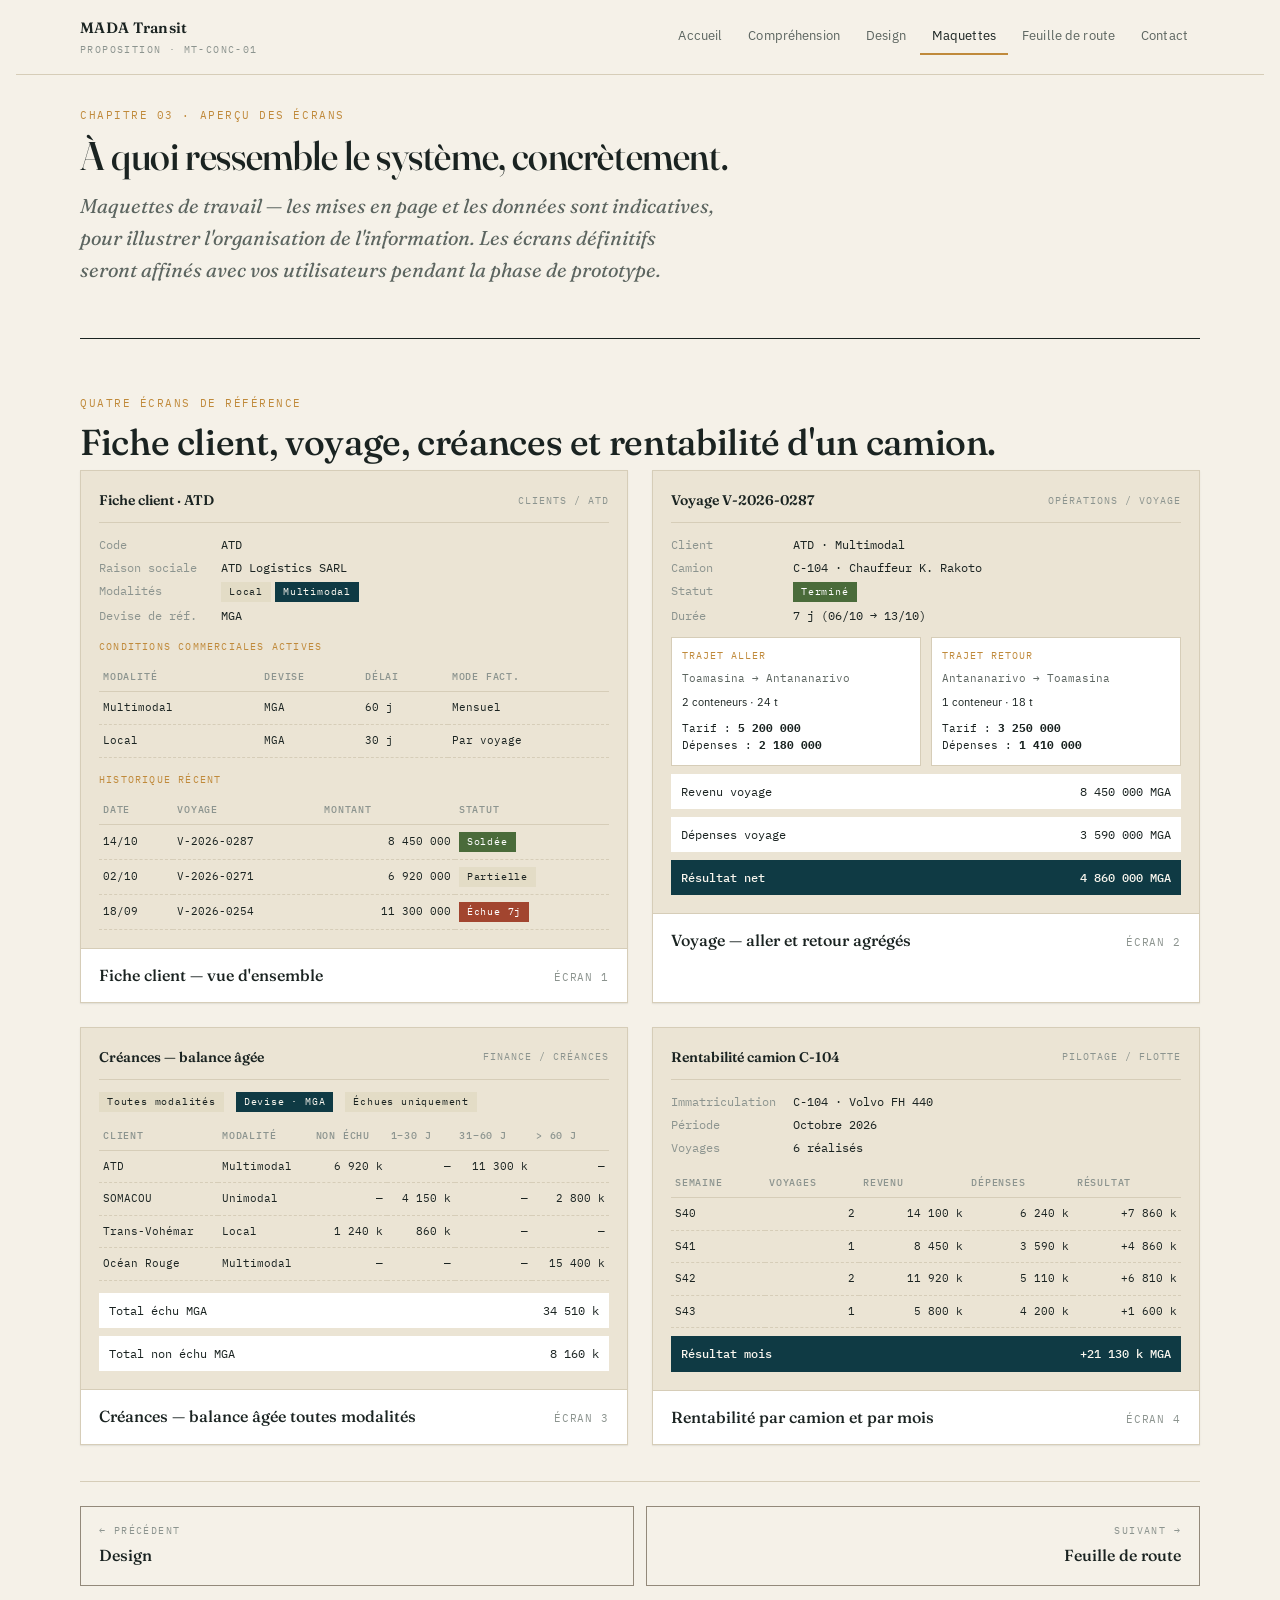
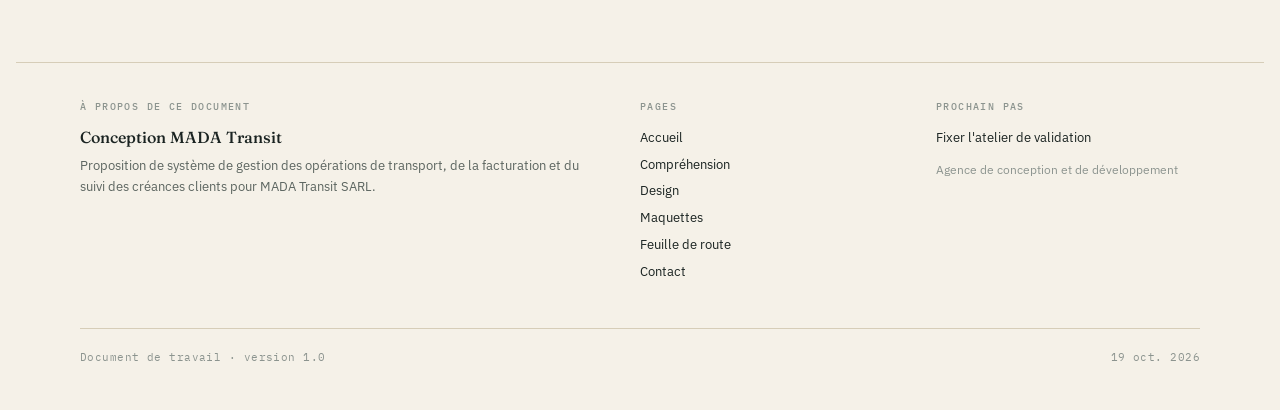
==== maquettes.html @ 75869146 "Site de présentation MADA Transit Six pages statiques (accueil, compréhension, design, maquettes, fe" ====
<!doctype html>
<html lang="fr">
<head>
<meta charset="utf-8">
<meta name="viewport" content="width=device-width,initial-scale=1,viewport-fit=cover">
<meta name="claude:viewport-fit-sides" content="cover">
<title>Maquettes · Conception MADA Transit</title>
<link rel="stylesheet" href="styles.css">
</head>
<body>

<header class="site-header">
  <div class="wrap">
    <a href="index.html" class="brand">
      MADA Transit
      <span class="ref">Proposition · MT-CONC-01</span>
    </a>
    <nav>
      <a href="index.html">Accueil</a>
      <a href="comprendre.html">Compréhension</a>
      <a href="design.html">Design</a>
      <a href="maquettes.html" aria-current="page">Maquettes</a>
      <a href="feuille-de-route.html">Feuille de route</a>
      <a href="contact.html">Contact</a>
    </nav>
  </div>
</header>

<div class="wrap">

  <section class="hero compact">
    <div>
      <p class="eyebrow">Chapitre 03 · Aperçu des écrans</p>
      <h1>À quoi ressemble le système, concrètement.</h1>
      <p class="dek">Maquettes de travail — les mises en page et les données sont indicatives, pour illustrer l'organisation de l'information. Les écrans définitifs seront affinés avec vos utilisateurs pendant la phase de prototype.</p>
    </div>
  </section>

  <section>
    <p class="eyebrow">Quatre écrans de référence</p>
    <h2>Fiche client, voyage, créances et rentabilité d'un camion.</h2>

    <div class="screens">

      <article class="screen">
        <div class="mockup">
          <div class="bar">
            <span class="title">Fiche client · ATD</span>
            <span class="nav">Clients / ATD</span>
          </div>
          <dl class="kv">
            <dt>Code</dt><dd>ATD</dd>
            <dt>Raison sociale</dt><dd>ATD Logistics SARL</dd>
            <dt>Modalités</dt><dd><span class="pill">Local</span><span class="pill pill-primary">Multimodal</span></dd>
            <dt>Devise de réf.</dt><dd>MGA</dd>
          </dl>
          <div class="section-head">Conditions commerciales actives</div>
          <table>
            <thead><tr><th>Modalité</th><th>Devise</th><th>Délai</th><th>Mode fact.</th></tr></thead>
            <tbody>
              <tr><td>Multimodal</td><td>MGA</td><td>60 j</td><td>Mensuel</td></tr>
              <tr><td>Local</td><td>MGA</td><td>30 j</td><td>Par voyage</td></tr>
            </tbody>
          </table>
          <div class="section-head">Historique récent</div>
          <table>
            <thead><tr><th>Date</th><th>Voyage</th><th class="num">Montant</th><th>Statut</th></tr></thead>
            <tbody>
              <tr><td>14/10</td><td>V-2026-0287</td><td class="num">8 450 000</td><td><span class="pill pill-ok">Soldée</span></td></tr>
              <tr><td>02/10</td><td>V-2026-0271</td><td class="num">6 920 000</td><td><span class="pill">Partielle</span></td></tr>
              <tr><td>18/09</td><td>V-2026-0254</td><td class="num">11 300 000</td><td><span class="pill pill-warn">Échue 7j</span></td></tr>
            </tbody>
          </table>
        </div>
        <div class="cap">
          <h4>Fiche client — vue d'ensemble</h4>
          <span>Écran 1</span>
        </div>
      </article>

      <article class="screen">
        <div class="mockup">
          <div class="bar">
            <span class="title">Voyage V-2026-0287</span>
            <span class="nav">Opérations / Voyage</span>
          </div>
          <dl class="kv">
            <dt>Client</dt><dd>ATD · Multimodal</dd>
            <dt>Camion</dt><dd>C-104 · Chauffeur K. Rakoto</dd>
            <dt>Statut</dt><dd><span class="pill pill-ok">Terminé</span></dd>
            <dt>Durée</dt><dd>7 j (06/10 → 13/10)</dd>
          </dl>
          <div class="trajet-pair" style="margin-top: 12px;">
            <div class="trajet">
              <div class="lbl">Trajet aller</div>
              <div style="font-family:'IBM Plex Mono',monospace;font-size:11px;color:var(--fg-muted);">Toamasina → Antananarivo</div>
              <div style="margin-top:6px;font-size:11px;">2 conteneurs · 24 t</div>
              <div style="margin-top:8px;font-family:'IBM Plex Mono',monospace;font-size:11px;">
                Tarif : <strong>5 200 000</strong><br>
                Dépenses : <strong>2 180 000</strong>
              </div>
            </div>
            <div class="trajet">
              <div class="lbl">Trajet retour</div>
              <div style="font-family:'IBM Plex Mono',monospace;font-size:11px;color:var(--fg-muted);">Antananarivo → Toamasina</div>
              <div style="margin-top:6px;font-size:11px;">1 conteneur · 18 t</div>
              <div style="margin-top:8px;font-family:'IBM Plex Mono',monospace;font-size:11px;">
                Tarif : <strong>3 250 000</strong><br>
                Dépenses : <strong>1 410 000</strong>
              </div>
            </div>
          </div>
          <div class="total-row"><span>Revenu voyage</span><span class="num">8 450 000 MGA</span></div>
          <div class="total-row"><span>Dépenses voyage</span><span class="num">3 590 000 MGA</span></div>
          <div class="total-row net"><span>Résultat net</span><span class="num">4 860 000 MGA</span></div>
        </div>
        <div class="cap">
          <h4>Voyage — aller et retour agrégés</h4>
          <span>Écran 2</span>
        </div>
      </article>

      <article class="screen">
        <div class="mockup">
          <div class="bar">
            <span class="title">Créances — balance âgée</span>
            <span class="nav">Finance / Créances</span>
          </div>
          <div style="display:flex;gap:8px;flex-wrap:wrap;margin-bottom:10px;">
            <span class="pill">Toutes modalités</span>
            <span class="pill pill-primary">Devise · MGA</span>
            <span class="pill">Échues uniquement</span>
          </div>
          <table>
            <thead><tr><th>Client</th><th>Modalité</th><th class="num">Non échu</th><th class="num">1–30 j</th><th class="num">31–60 j</th><th class="num">&gt; 60 j</th></tr></thead>
            <tbody>
              <tr><td>ATD</td><td>Multimodal</td><td class="num">6 920 k</td><td class="num">—</td><td class="num">11 300 k</td><td class="num">—</td></tr>
              <tr><td>SOMACOU</td><td>Unimodal</td><td class="num">—</td><td class="num">4 150 k</td><td class="num">—</td><td class="num">2 800 k</td></tr>
              <tr><td>Trans-Vohémar</td><td>Local</td><td class="num">1 240 k</td><td class="num">860 k</td><td class="num">—</td><td class="num">—</td></tr>
              <tr><td>Océan Rouge</td><td>Multimodal</td><td class="num">—</td><td class="num">—</td><td class="num">—</td><td class="num">15 400 k</td></tr>
            </tbody>
          </table>
          <div class="total-row" style="margin-top:12px;"><span>Total échu MGA</span><span class="num">34 510 k</span></div>
          <div class="total-row"><span>Total non échu MGA</span><span class="num">8 160 k</span></div>
        </div>
        <div class="cap">
          <h4>Créances — balance âgée toutes modalités</h4>
          <span>Écran 3</span>
        </div>
      </article>

      <article class="screen">
        <div class="mockup">
          <div class="bar">
            <span class="title">Rentabilité camion C-104</span>
            <span class="nav">Pilotage / Flotte</span>
          </div>
          <dl class="kv">
            <dt>Immatriculation</dt><dd>C-104 · Volvo FH 440</dd>
            <dt>Période</dt><dd>Octobre 2026</dd>
            <dt>Voyages</dt><dd>6 réalisés</dd>
          </dl>
          <table>
            <thead><tr><th>Semaine</th><th class="num">Voyages</th><th class="num">Revenu</th><th class="num">Dépenses</th><th class="num">Résultat</th></tr></thead>
            <tbody>
              <tr><td>S40</td><td class="num">2</td><td class="num">14 100 k</td><td class="num">6 240 k</td><td class="num">+7 860 k</td></tr>
              <tr><td>S41</td><td class="num">1</td><td class="num">8 450 k</td><td class="num">3 590 k</td><td class="num">+4 860 k</td></tr>
              <tr><td>S42</td><td class="num">2</td><td class="num">11 920 k</td><td class="num">5 110 k</td><td class="num">+6 810 k</td></tr>
              <tr><td>S43</td><td class="num">1</td><td class="num">5 800 k</td><td class="num">4 200 k</td><td class="num">+1 600 k</td></tr>
            </tbody>
          </table>
          <div class="total-row net"><span>Résultat mois</span><span class="num">+21 130 k MGA</span></div>
        </div>
        <div class="cap">
          <h4>Rentabilité par camion et par mois</h4>
          <span>Écran 4</span>
        </div>
      </article>

    </div>

    <div class="page-nav">
      <a href="design.html">
        <span class="label">← Précédent</span>
        <span class="title">Design</span>
      </a>
      <a href="feuille-de-route.html" class="next">
        <span class="label">Suivant →</span>
        <span class="title">Feuille de route</span>
      </a>
    </div>
  </section>

</div>

<footer class="site-footer">
  <div class="wrap">
    <div>
      <h6>À propos de ce document</h6>
      <div class="colophon">Conception MADA Transit</div>
      <p>Proposition de système de gestion des opérations de transport, de la facturation et du suivi des créances clients pour MADA Transit SARL.</p>
    </div>
    <div>
      <h6>Pages</h6>
      <a href="index.html">Accueil</a>
      <a href="comprendre.html">Compréhension</a>
      <a href="design.html">Design</a>
      <a href="maquettes.html">Maquettes</a>
      <a href="feuille-de-route.html">Feuille de route</a>
      <a href="contact.html">Contact</a>
    </div>
    <div>
      <h6>Prochain pas</h6>
      <a href="contact.html">Fixer l'atelier de validation</a>
      <p style="margin-top:8px;color:var(--fg-dim);font-size:12px;">Agence de conception et de développement</p>
    </div>
    <div class="legal">
      <span>Document de travail · version 1.0</span>
      <span>19 oct. 2026</span>
    </div>
  </div>
</footer>

</body>
</html>
---- styles.css ----
/* MADA Transit · Design system partagé entre toutes les pages du site */
@import url('https://fonts.googleapis.com/css2?family=Fraunces:opsz,wght@9..144,400;9..144,500;9..144,600;9..144,700&family=IBM+Plex+Sans:wght@400;500;600;700&family=IBM+Plex+Mono:wght@400;500&display=swap');

:root {
  --bg: #f5f1e8;
  --bg-raised: #ffffff;
  --bg-sunken: #ebe4d4;
  --fg: #1a2321;
  --fg-muted: #5c6560;
  --fg-dim: #8c948f;
  --rule: #d6cdb8;
  --rule-strong: #93897a;
  --primary: #0f3a44;
  --primary-ink: #faf7ef;
  --accent: #c08a3b;
  --accent-ink: #1a2321;
  --warn: #a2452f;
  --ok: #4a6b3a;
  --tag-bg: #e3dcc6;
  --card-shadow: 0 1px 0 rgba(26,35,33,0.04), 0 1px 2px rgba(26,35,33,0.06);
  color-scheme: light;
}
@media (prefers-color-scheme: dark) {
  :root:not([data-theme="light"]) {
    --bg: #141816;
    --bg-raised: #1d2321;
    --bg-sunken: #0f1312;
    --fg: #ede8d9;
    --fg-muted: #a8ad9e;
    --fg-dim: #747a6e;
    --rule: #2a302d;
    --rule-strong: #4a5048;
    --primary: #74b4c2;
    --primary-ink: #0a1416;
    --accent: #d9a965;
    --accent-ink: #1a1510;
    --warn: #d47554;
    --ok: #a3c48d;
    --tag-bg: #26302d;
    --card-shadow: 0 1px 0 rgba(0,0,0,0.4), 0 1px 3px rgba(0,0,0,0.5);
    color-scheme: dark;
  }
}
:root[data-theme="dark"] {
  --bg: #141816;
  --bg-raised: #1d2321;
  --bg-sunken: #0f1312;
  --fg: #ede8d9;
  --fg-muted: #a8ad9e;
  --fg-dim: #747a6e;
  --rule: #2a302d;
  --rule-strong: #4a5048;
  --primary: #74b4c2;
  --primary-ink: #0a1416;
  --accent: #d9a965;
  --accent-ink: #1a1510;
  --warn: #d47554;
  --ok: #a3c48d;
  --tag-bg: #26302d;
  --card-shadow: 0 1px 0 rgba(0,0,0,0.4), 0 1px 3px rgba(0,0,0,0.5);
  color-scheme: dark;
}

* { box-sizing: border-box; }
body {
  background: var(--bg);
  color: var(--fg);
  font-family: 'IBM Plex Sans', system-ui, -apple-system, sans-serif;
  font-size: 15px;
  line-height: 1.6;
  padding-left: max(16px, env(safe-area-inset-left, 0px));
  padding-right: max(16px, env(safe-area-inset-right, 0px));
  padding-block: 0;
  margin: 0;
}
.wrap { max-width: 1120px; margin: 0 auto; }

/* ─── Site header (nav) ────────────────────────────────────────────── */
.site-header {
  border-bottom: 1px solid var(--rule);
  position: sticky;
  top: env(safe-area-inset-top, 0px);
  background: var(--bg);
  z-index: 10;
}
.site-header .wrap {
  display: flex;
  align-items: center;
  justify-content: space-between;
  padding-block: 16px;
  gap: 20px;
}
.site-header .brand {
  font-family: 'Fraunces', Georgia, serif;
  font-weight: 600;
  font-size: 15px;
  letter-spacing: 0.02em;
  text-decoration: none;
  color: var(--fg);
  white-space: nowrap;
}
.site-header .brand .ref {
  display: block;
  font-family: 'IBM Plex Mono', monospace;
  font-size: 10px;
  letter-spacing: 0.14em;
  color: var(--fg-dim);
  text-transform: uppercase;
  margin-top: 2px;
  font-weight: 400;
}
.site-header nav {
  display: flex;
  gap: 2px;
  flex-wrap: wrap;
}
.site-header nav a {
  font-family: 'IBM Plex Sans', sans-serif;
  font-size: 13px;
  letter-spacing: 0.01em;
  color: var(--fg-muted);
  text-decoration: none;
  padding: 6px 12px;
  border-bottom: 2px solid transparent;
  margin-bottom: -1px;
  white-space: nowrap;
}
.site-header nav a:hover { color: var(--fg); }
.site-header nav a[aria-current="page"] {
  color: var(--fg);
  border-bottom-color: var(--accent);
}
@media (max-width: 760px) {
  .site-header .wrap { flex-direction: column; align-items: flex-start; gap: 10px; }
  .site-header nav { width: 100%; overflow-x: auto; padding-bottom: 2px; }
  .site-header nav a { padding: 6px 10px; font-size: 12px; }
}

/* ─── Hero ─────────────────────────────────────────────────────────── */
.hero {
  padding-block: 48px 36px;
  border-bottom: 2px solid var(--fg);
  display: grid;
  grid-template-columns: 1fr auto;
  gap: 24px;
  align-items: end;
}
@media (max-width: 760px) {
  .hero { grid-template-columns: 1fr; padding-block: 32px 24px; }
}
.hero .eyebrow {
  font-family: 'IBM Plex Mono', monospace;
  font-size: 11px;
  letter-spacing: 0.14em;
  text-transform: uppercase;
  color: var(--accent);
  margin: 0 0 10px;
}
.hero h1 {
  font-family: 'Fraunces', Georgia, serif;
  font-weight: 500;
  font-variation-settings: 'opsz' 144;
  font-size: clamp(30px, 5vw, 54px);
  line-height: 1.04;
  margin: 0;
  letter-spacing: -0.01em;
  text-wrap: balance;
  max-width: 18ch;
}
.hero .dek {
  font-family: 'Fraunces', Georgia, serif;
  font-style: italic;
  font-weight: 400;
  font-size: clamp(16px, 2vw, 20px);
  color: var(--fg-muted);
  margin-top: 14px;
  max-width: 60ch;
  text-wrap: balance;
}
.hero .meta {
  font-family: 'IBM Plex Mono', monospace;
  font-size: 11px;
  color: var(--fg-dim);
  text-align: right;
  line-height: 1.7;
  letter-spacing: 0.04em;
}
.hero .meta div { white-space: nowrap; }
@media (max-width: 760px) { .hero .meta { text-align: left; } }

/* Hero compact (sub-pages) */
.hero.compact { padding-block: 32px 24px; border-bottom-width: 1px; }
.hero.compact h1 { font-size: clamp(24px, 3.8vw, 40px); max-width: none; }

/* ─── Sections ─────────────────────────────────────────────────────── */
section { padding-block: 56px; border-bottom: 1px solid var(--rule); }
section:last-of-type { border-bottom: none; }
.eyebrow {
  font-family: 'IBM Plex Mono', monospace;
  font-size: 11px;
  letter-spacing: 0.14em;
  text-transform: uppercase;
  color: var(--accent);
  margin: 0 0 10px;
}
h2 {
  font-family: 'Fraunces', Georgia, serif;
  font-weight: 500;
  font-size: clamp(24px, 3.4vw, 36px);
  line-height: 1.1;
  margin: 0 0 8px;
  letter-spacing: -0.01em;
  text-wrap: balance;
}
.dek {
  font-family: 'Fraunces', Georgia, serif;
  font-style: italic;
  font-size: clamp(16px, 1.9vw, 19px);
  color: var(--fg-muted);
  margin: 0 0 28px;
  max-width: 60ch;
  text-wrap: balance;
}
p { margin: 0 0 14px; max-width: 65ch; }
p strong { color: var(--fg); }
a { color: var(--primary); }
@media (prefers-color-scheme: dark) {
  :root:not([data-theme="light"]) a { color: var(--primary); }
}

/* ─── Button / CTA ─────────────────────────────────────────────────── */
.cta-row { display: flex; flex-wrap: wrap; gap: 12px; margin-top: 24px; }
.btn {
  font-family: 'IBM Plex Sans', sans-serif;
  font-size: 14px;
  font-weight: 500;
  padding: 11px 20px;
  text-decoration: none;
  display: inline-flex;
  align-items: center;
  gap: 8px;
  border: 1px solid transparent;
}
.btn-primary { background: var(--primary); color: var(--primary-ink); }
.btn-primary:hover { background: var(--accent); color: var(--accent-ink); }
.btn-secondary { background: transparent; color: var(--fg); border-color: var(--rule-strong); }
.btn-secondary:hover { border-color: var(--fg); }
.btn .arrow {
  font-family: 'IBM Plex Mono', monospace;
  font-size: 12px;
  letter-spacing: 0;
}

/* ─── Columns ──────────────────────────────────────────────────────── */
.columns-3 {
  display: grid;
  grid-template-columns: repeat(3, minmax(0,1fr));
  gap: 28px;
}
@media (max-width: 760px) { .columns-3 { grid-template-columns: 1fr; gap: 20px; } }
.columns-3 article h3 {
  font-family: 'Fraunces', Georgia, serif;
  font-weight: 500;
  font-size: 20px;
  margin: 0 0 8px;
  letter-spacing: -0.005em;
}
.columns-3 article .marker {
  font-family: 'IBM Plex Mono', monospace;
  font-size: 11px;
  letter-spacing: 0.14em;
  color: var(--accent);
  display: block;
  margin-bottom: 6px;
}
.columns-3 article p { font-size: 14px; color: var(--fg-muted); margin: 0; }

/* ─── Pitfalls ─────────────────────────────────────────────────────── */
.pitfalls { display: grid; grid-template-columns: 1fr; gap: 1px; background: var(--rule); border: 1px solid var(--rule); }
.pitfall {
  background: var(--bg-raised);
  padding: 22px 24px;
  display: grid;
  grid-template-columns: 1.1fr 1fr;
  gap: 24px;
  min-width: 0;
}
@media (max-width: 760px) { .pitfall { grid-template-columns: 1fr; gap: 12px; padding: 18px; } }
.pitfall .risk, .pitfall .fix { min-width: 0; }
.pitfall .fix { border-left: 2px solid var(--accent); padding-left: 20px; }
@media (max-width: 760px) { .pitfall .fix { border-left: none; border-top: 2px solid var(--accent); padding-left: 0; padding-top: 12px; } }
.pitfall .label {
  font-family: 'IBM Plex Mono', monospace;
  font-size: 10px;
  letter-spacing: 0.14em;
  text-transform: uppercase;
  display: block;
  margin-bottom: 6px;
}
.pitfall .risk .label { color: var(--warn); }
.pitfall .fix .label { color: var(--ok); }
.pitfall p { font-size: 14px; margin: 0; color: var(--fg); max-width: none; }

/* ─── Architecture ─────────────────────────────────────────────────── */
.arch {
  background: var(--bg-raised);
  border: 1px solid var(--rule);
  padding: 32px 24px;
  box-shadow: var(--card-shadow);
}
.arch-grid {
  display: grid;
  grid-template-columns: repeat(3, minmax(0,1fr));
  gap: 20px;
  margin-top: 20px;
}
@media (max-width: 820px) { .arch-grid { grid-template-columns: 1fr; } }
.domain {
  border: 1px solid var(--rule-strong);
  padding: 20px;
  position: relative;
  background: var(--bg);
  min-width: 0;
}
.domain .tag {
  position: absolute;
  top: -11px;
  left: 16px;
  background: var(--primary);
  color: var(--primary-ink);
  font-family: 'IBM Plex Mono', monospace;
  font-size: 10px;
  letter-spacing: 0.14em;
  padding: 3px 10px;
  text-transform: uppercase;
}
.domain h4 {
  font-family: 'Fraunces', Georgia, serif;
  font-weight: 500;
  font-size: 18px;
  margin: 6px 0 10px;
  letter-spacing: -0.005em;
}
.domain .q {
  font-family: 'Fraunces', Georgia, serif;
  font-style: italic;
  font-size: 14px;
  color: var(--fg-muted);
  margin: 0 0 14px;
}
.domain ul {
  list-style: none;
  padding: 0;
  margin: 0;
  font-family: 'IBM Plex Mono', monospace;
  font-size: 12px;
  line-height: 1.9;
}
.domain ul li em { font-style: normal; color: var(--fg-dim); font-size: 11px; }
.arrows {
  display: flex;
  justify-content: center;
  gap: 36px;
  margin: 18px 0 4px;
  color: var(--accent);
  font-family: 'IBM Plex Mono', monospace;
  font-size: 11px;
  letter-spacing: 0.1em;
  text-transform: uppercase;
  flex-wrap: wrap;
}
.arrows span { padding: 0 6px; }
@media (max-width: 820px) { .arrows { display: none; } }

/* ─── Flow steps ───────────────────────────────────────────────────── */
.flow { display: grid; grid-template-columns: 1fr; gap: 0; margin-top: 10px; }
.step {
  display: grid;
  grid-template-columns: 72px 1fr;
  gap: 24px;
  padding: 20px 0;
  border-top: 1px solid var(--rule);
  align-items: start;
}
@media (max-width: 560px) { .step { grid-template-columns: 56px 1fr; gap: 16px; } }
.step:first-child { border-top: none; }
.step .num {
  font-family: 'Fraunces', Georgia, serif;
  font-weight: 500;
  font-size: 36px;
  line-height: 1;
  color: var(--accent);
  font-variation-settings: 'opsz' 144;
}
.step h3 {
  font-family: 'Fraunces', Georgia, serif;
  font-weight: 500;
  font-size: 20px;
  margin: 0 0 4px;
  letter-spacing: -0.005em;
}
.step p { font-size: 14px; color: var(--fg-muted); margin: 0; max-width: none; }

/* ─── Mockup / screens ─────────────────────────────────────────────── */
.screens {
  display: grid;
  grid-template-columns: repeat(2, minmax(0,1fr));
  gap: 24px;
}
@media (max-width: 820px) { .screens { grid-template-columns: 1fr; } }
.screen {
  background: var(--bg-raised);
  border: 1px solid var(--rule);
  overflow: hidden;
  display: flex;
  flex-direction: column;
  box-shadow: var(--card-shadow);
  min-width: 0;
}
.screen .cap {
  padding: 14px 18px;
  border-top: 1px solid var(--rule);
  display: flex;
  justify-content: space-between;
  align-items: baseline;
  gap: 12px;
  flex-wrap: wrap;
}
.screen .cap h4 {
  font-family: 'Fraunces', Georgia, serif;
  font-weight: 500;
  font-size: 16px;
  margin: 0;
}
.screen .cap span {
  font-family: 'IBM Plex Mono', monospace;
  font-size: 11px;
  color: var(--fg-dim);
  letter-spacing: 0.08em;
  text-transform: uppercase;
}
.mockup {
  background: var(--bg-sunken);
  padding: 18px;
  font-size: 12px;
}
.mockup .bar {
  display: flex;
  justify-content: space-between;
  align-items: center;
  padding-bottom: 10px;
  margin-bottom: 12px;
  border-bottom: 1px solid var(--rule);
  gap: 12px;
  flex-wrap: wrap;
}
.mockup .bar .title { font-family: 'Fraunces', Georgia, serif; font-weight: 600; font-size: 14px; }
.mockup .bar .nav { font-family: 'IBM Plex Mono', monospace; font-size: 10px; letter-spacing: 0.1em; color: var(--fg-dim); text-transform: uppercase; }
.mockup .kv { display: grid; grid-template-columns: 110px 1fr; gap: 4px 12px; font-size: 12px; font-family: 'IBM Plex Mono', monospace; }
.mockup .kv dt { color: var(--fg-dim); }
.mockup .kv dd { margin: 0; color: var(--fg); }
.mockup .pill {
  display: inline-block;
  padding: 2px 8px;
  background: var(--tag-bg);
  font-family: 'IBM Plex Mono', monospace;
  font-size: 10px;
  letter-spacing: 0.08em;
  color: var(--fg);
  margin-right: 4px;
}
.mockup .pill-primary { background: var(--primary); color: var(--primary-ink); }
.mockup .pill-warn { background: var(--warn); color: #fff; }
.mockup .pill-ok { background: var(--ok); color: #fff; }
.mockup table { width: 100%; border-collapse: collapse; font-family: 'IBM Plex Mono', monospace; font-size: 11px; margin-top: 8px; }
.mockup th { text-align: left; font-weight: 500; color: var(--fg-dim); border-bottom: 1px solid var(--rule); padding: 6px 4px; font-size: 10px; letter-spacing: 0.08em; text-transform: uppercase; }
.mockup td { border-bottom: 1px dashed var(--rule); padding: 7px 4px; font-variant-numeric: tabular-nums; color: var(--fg); }
.mockup td.num { text-align: right; }
.mockup .section-head { font-family: 'IBM Plex Mono', monospace; font-size: 10px; letter-spacing: 0.12em; text-transform: uppercase; color: var(--accent); margin: 14px 0 6px; }
.mockup .trajet-pair { display: grid; grid-template-columns: 1fr 1fr; gap: 10px; }
@media (max-width: 500px) { .mockup .trajet-pair { grid-template-columns: 1fr; } }
.mockup .trajet { background: var(--bg-raised); padding: 10px; border: 1px solid var(--rule); min-width: 0; }
.mockup .trajet .lbl { font-family: 'IBM Plex Mono', monospace; font-size: 10px; letter-spacing: 0.1em; text-transform: uppercase; color: var(--accent); margin-bottom: 6px; }
.mockup .total-row { display: flex; justify-content: space-between; padding: 8px 10px; background: var(--bg-raised); margin-top: 8px; font-family: 'IBM Plex Mono', monospace; font-size: 12px; gap: 10px; }
.mockup .total-row.net { background: var(--primary); color: var(--primary-ink); font-weight: 500; }
.mockup .total-row span.num { font-variant-numeric: tabular-nums; }

/* ─── Rules ────────────────────────────────────────────────────────── */
.rules-grid {
  display: grid;
  grid-template-columns: repeat(2, minmax(0,1fr));
  gap: 0;
  border-top: 1px solid var(--rule);
  border-left: 1px solid var(--rule);
}
@media (max-width: 720px) { .rules-grid { grid-template-columns: 1fr; } }
.rule {
  padding: 16px 18px;
  border-right: 1px solid var(--rule);
  border-bottom: 1px solid var(--rule);
  min-width: 0;
}
.rule .code { font-family: 'IBM Plex Mono', monospace; font-size: 11px; color: var(--accent); letter-spacing: 0.08em; }
.rule p { font-size: 14px; margin: 4px 0 0; color: var(--fg); max-width: none; }

/* ─── Reports ──────────────────────────────────────────────────────── */
.reports {
  display: grid;
  grid-template-columns: repeat(auto-fill, minmax(240px, 1fr));
  gap: 1px;
  background: var(--rule);
  border: 1px solid var(--rule);
}
.report {
  background: var(--bg-raised);
  padding: 18px 20px;
  min-width: 0;
}
.report .code {
  font-family: 'IBM Plex Mono', monospace;
  font-size: 10px;
  letter-spacing: 0.12em;
  color: var(--accent);
  text-transform: uppercase;
}
.report h5 {
  font-family: 'Fraunces', Georgia, serif;
  font-weight: 500;
  font-size: 16px;
  margin: 4px 0 6px;
}
.report p { font-size: 13px; color: var(--fg-muted); margin: 0; max-width: none; }

/* ─── Primary band (dark CTA panel) ────────────────────────────────── */
.band-primary {
  background: var(--primary);
  color: var(--primary-ink);
  padding: 48px 28px;
}
.band-primary h2, .band-primary h3 { color: var(--primary-ink); }
.band-primary .eyebrow { color: var(--accent); }
.band-primary .dek { color: var(--primary-ink); opacity: 0.78; }
.band-primary p { color: var(--primary-ink); opacity: 0.9; }
.band-primary .btn-primary { background: var(--accent); color: var(--accent-ink); }
.band-primary .btn-primary:hover { background: var(--primary-ink); color: var(--primary); }
.band-primary .btn-secondary { color: var(--primary-ink); border-color: rgba(250,247,239,0.3); }
.band-primary .btn-secondary:hover { border-color: var(--primary-ink); }

/* ─── Numbered list (next steps) ───────────────────────────────────── */
.numbered {
  list-style: none;
  counter-reset: n;
  padding: 0;
  margin: 24px 0 0;
  display: grid;
  gap: 14px;
}
.numbered li {
  counter-increment: n;
  display: grid;
  grid-template-columns: 40px 1fr;
  gap: 16px;
  padding: 14px 0;
  border-top: 1px solid var(--rule);
}
.numbered li:first-child { border-top: 1px solid var(--rule-strong); }
.numbered li::before {
  content: counter(n, decimal-leading-zero);
  font-family: 'Fraunces', Georgia, serif;
  font-variation-settings: 'opsz' 144;
  font-size: 22px;
  color: var(--accent);
}
.numbered li strong { display: block; font-size: 15px; margin-bottom: 2px; }
.numbered li span { font-size: 13px; color: var(--fg-muted); }
.band-primary .numbered li { border-color: rgba(250,247,239,0.18); }
.band-primary .numbered li:first-child { border-color: rgba(250,247,239,0.35); }
.band-primary .numbered li span { color: var(--primary-ink); opacity: 0.75; }

/* ─── Site footer ──────────────────────────────────────────────────── */
.site-footer {
  border-top: 1px solid var(--rule);
  padding-block: 36px 44px;
  margin-top: 20px;
}
.site-footer .wrap {
  display: grid;
  grid-template-columns: 2fr 1fr 1fr;
  gap: 32px;
  align-items: start;
}
@media (max-width: 720px) {
  .site-footer .wrap { grid-template-columns: 1fr; gap: 20px; }
}
.site-footer h6 {
  font-family: 'IBM Plex Mono', monospace;
  font-size: 10px;
  letter-spacing: 0.14em;
  text-transform: uppercase;
  color: var(--fg-dim);
  margin: 0 0 10px;
  font-weight: 500;
}
.site-footer .colophon {
  font-family: 'Fraunces', Georgia, serif;
  font-weight: 500;
  font-size: 16px;
  margin: 0 0 6px;
}
.site-footer p { font-size: 13px; color: var(--fg-muted); margin: 0; }
.site-footer a {
  display: block;
  font-size: 13px;
  color: var(--fg);
  text-decoration: none;
  padding: 3px 0;
}
.site-footer a:hover { color: var(--accent); }
.site-footer .legal {
  font-family: 'IBM Plex Mono', monospace;
  font-size: 11px;
  color: var(--fg-dim);
  letter-spacing: 0.04em;
  grid-column: 1 / -1;
  padding-top: 20px;
  border-top: 1px solid var(--rule);
  margin-top: 10px;
  display: flex;
  justify-content: space-between;
  flex-wrap: wrap;
  gap: 10px;
}

/* ─── Page-end navigation (prev / next) ────────────────────────────── */
.page-nav {
  display: grid;
  grid-template-columns: 1fr 1fr;
  gap: 12px;
  margin-top: 36px;
  padding-top: 24px;
  border-top: 1px solid var(--rule);
}
@media (max-width: 560px) { .page-nav { grid-template-columns: 1fr; } }
.page-nav a {
  text-decoration: none;
  padding: 16px 18px;
  border: 1px solid var(--rule-strong);
  color: var(--fg);
  display: block;
  min-width: 0;
}
.page-nav a:hover { border-color: var(--fg); }
.page-nav a .label {
  font-family: 'IBM Plex Mono', monospace;
  font-size: 10px;
  letter-spacing: 0.14em;
  text-transform: uppercase;
  color: var(--fg-dim);
  display: block;
  margin-bottom: 4px;
}
.page-nav a .title {
  font-family: 'Fraunces', Georgia, serif;
  font-weight: 500;
  font-size: 16px;
}
.page-nav .next { text-align: right; }

/* ─── Accessibility ────────────────────────────────────────────────── */
:focus-visible { outline: 2px solid var(--accent); outline-offset: 2px; }
@media (prefers-reduced-motion: reduce) { * { animation: none !important; transition: none !important; } }

/* ─── Form (contact) ──────────────────────────────────────────────── */
.form-grid { display: grid; grid-template-columns: 1fr 1fr; gap: 16px; margin-top: 20px; }
@media (max-width: 560px) { .form-grid { grid-template-columns: 1fr; } }
.field { display: flex; flex-direction: column; gap: 6px; min-width: 0; }
.field.full { grid-column: 1 / -1; }
.field label {
  font-family: 'IBM Plex Mono', monospace;
  font-size: 10px;
  letter-spacing: 0.12em;
  text-transform: uppercase;
  color: var(--fg-dim);
}
.field input, .field textarea, .field select {
  background: var(--bg-raised);
  border: 1px solid var(--rule-strong);
  padding: 10px 12px;
  font-family: 'IBM Plex Sans', sans-serif;
  font-size: 14px;
  color: var(--fg);
}
.field textarea { min-height: 120px; resize: vertical; font-family: inherit; }
.field input:focus, .field textarea:focus, .field select:focus {
  outline: none;
  border-color: var(--accent);
}

/* ─── Team ────────────────────────────────────────────────────────── */
.team { display: grid; grid-template-columns: repeat(3, minmax(0,1fr)); gap: 24px; margin-top: 20px; }
@media (max-width: 720px) { .team { grid-template-columns: 1fr; } }
.team-member { background: var(--bg-raised); border: 1px solid var(--rule); padding: 20px; }
.team-member .avatar {
  width: 56px; height: 56px; border-radius: 50%;
  background: var(--primary); color: var(--primary-ink);
  display: flex; align-items: center; justify-content: center;
  font-family: 'Fraunces', Georgia, serif; font-size: 20px; font-weight: 500;
  margin-bottom: 12px;
}
.team-member h4 { font-family: 'Fraunces', Georgia, serif; font-size: 17px; margin: 0 0 2px; font-weight: 500; }
.team-member .role { font-family: 'IBM Plex Mono', monospace; font-size: 11px; letter-spacing: 0.08em; color: var(--fg-dim); text-transform: uppercase; margin-bottom: 10px; }
.team-member p { font-size: 13px; color: var(--fg-muted); margin: 0; max-width: none; }

/* ─── Highlights (home) ───────────────────────────────────────────── */
.highlight-row { display: grid; grid-template-columns: repeat(4, minmax(0,1fr)); gap: 24px; margin-top: 24px; }
@media (max-width: 720px) { .highlight-row { grid-template-columns: repeat(2, 1fr); } }
@media (max-width: 420px) { .highlight-row { grid-template-columns: 1fr; } }
.highlight {
  padding: 20px;
  border: 1px solid var(--rule);
  background: var(--bg-raised);
  min-width: 0;
}
.highlight .n {
  font-family: 'Fraunces', Georgia, serif;
  font-weight: 500;
  font-variation-settings: 'opsz' 144;
  font-size: 42px;
  line-height: 1;
  color: var(--accent);
}
.highlight h4 { font-family: 'Fraunces', Georgia, serif; font-weight: 500; font-size: 16px; margin: 8px 0 4px; }
.highlight p { font-size: 13px; color: var(--fg-muted); margin: 0; max-width: none; }
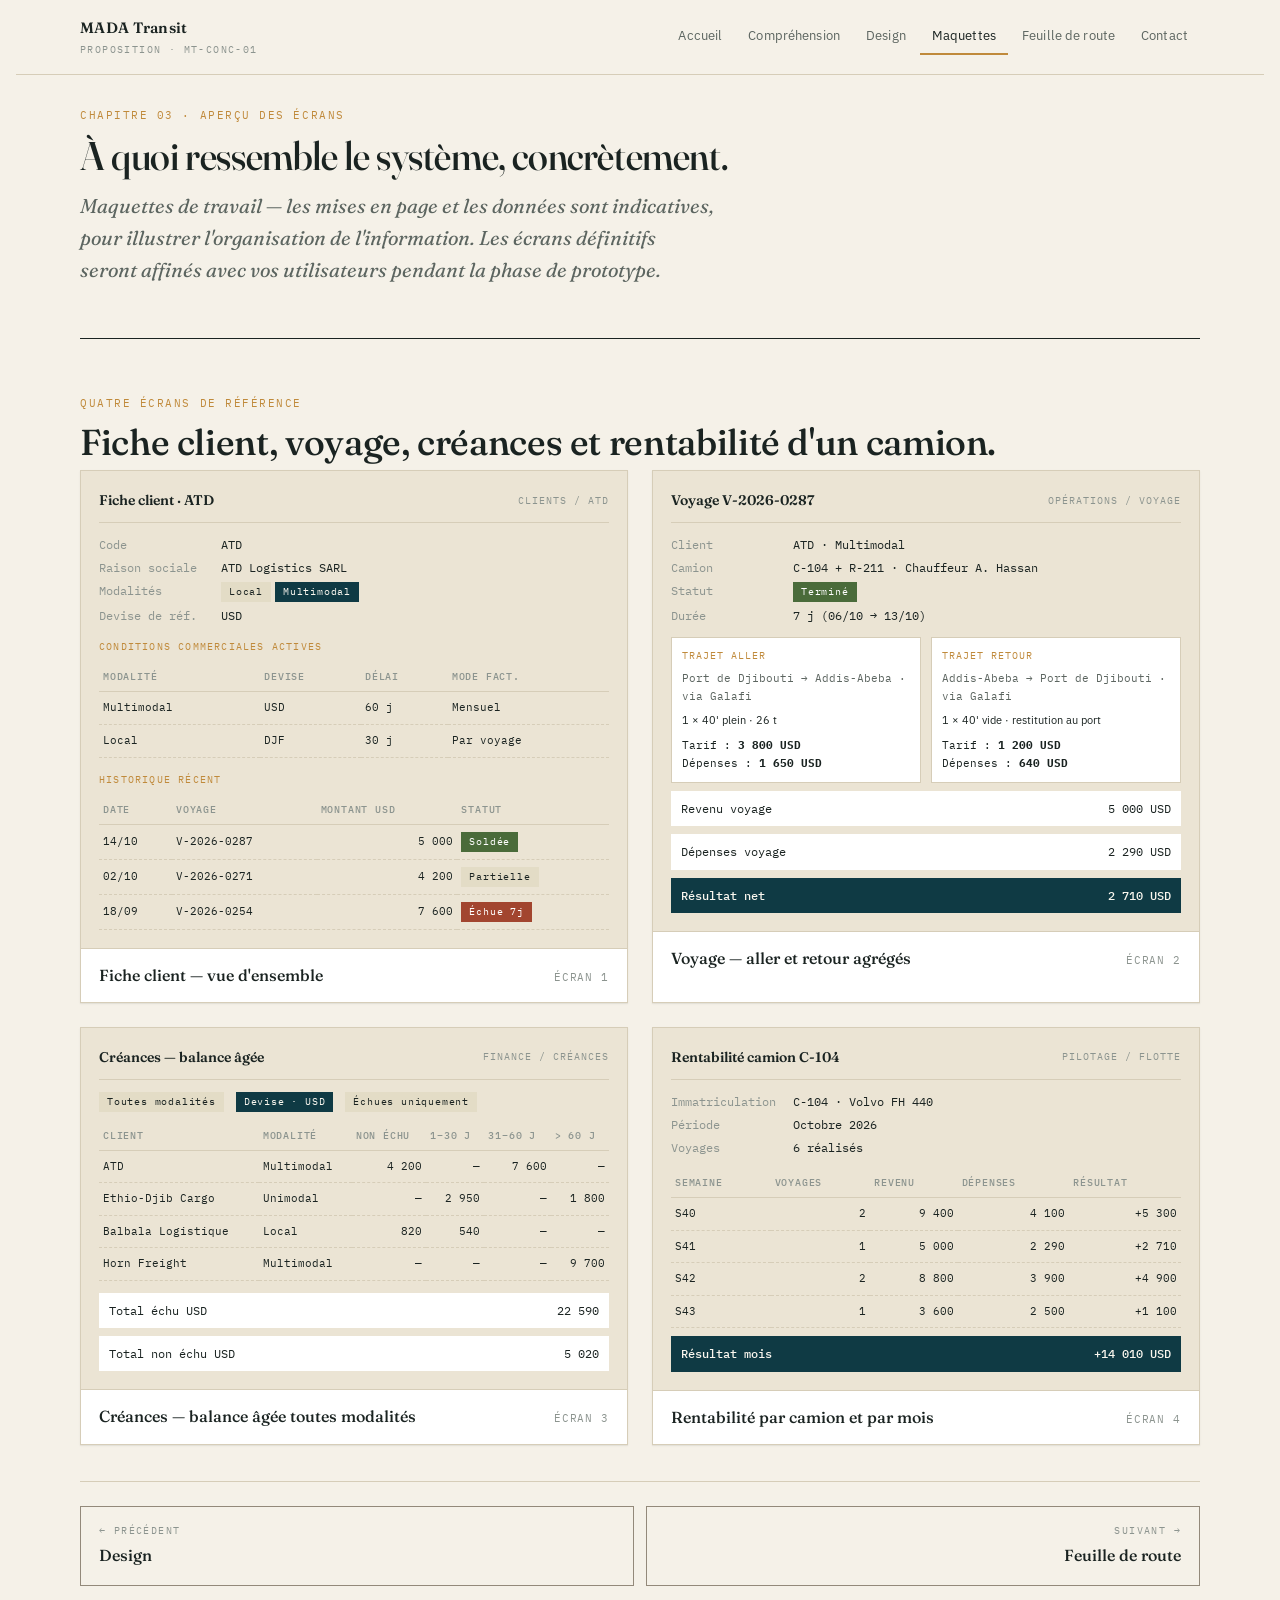
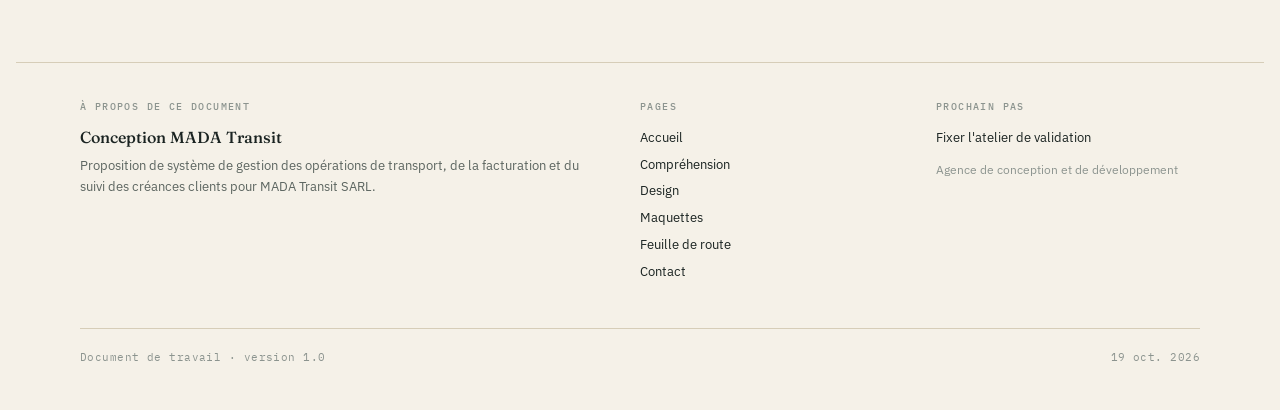
==== commit ccad0106: "Passer les maquettes sur le corridor Djibouti–Éthiopie Devises USD/DJF, trajet Port de Djibouti – Ad" ====
--- a/maquettes.html
+++ b/maquettes.html
@@ -52,23 +52,23 @@
             <dt>Code</dt><dd>ATD</dd>
             <dt>Raison sociale</dt><dd>ATD Logistics SARL</dd>
             <dt>Modalités</dt><dd><span class="pill">Local</span><span class="pill pill-primary">Multimodal</span></dd>
-            <dt>Devise de réf.</dt><dd>MGA</dd>
+            <dt>Devise de réf.</dt><dd>USD</dd>
           </dl>
           <div class="section-head">Conditions commerciales actives</div>
           <table>
             <thead><tr><th>Modalité</th><th>Devise</th><th>Délai</th><th>Mode fact.</th></tr></thead>
             <tbody>
-              <tr><td>Multimodal</td><td>MGA</td><td>60 j</td><td>Mensuel</td></tr>
-              <tr><td>Local</td><td>MGA</td><td>30 j</td><td>Par voyage</td></tr>
+              <tr><td>Multimodal</td><td>USD</td><td>60 j</td><td>Mensuel</td></tr>
+              <tr><td>Local</td><td>DJF</td><td>30 j</td><td>Par voyage</td></tr>
             </tbody>
           </table>
           <div class="section-head">Historique récent</div>
           <table>
-            <thead><tr><th>Date</th><th>Voyage</th><th class="num">Montant</th><th>Statut</th></tr></thead>
-            <tbody>
-              <tr><td>14/10</td><td>V-2026-0287</td><td class="num">8 450 000</td><td><span class="pill pill-ok">Soldée</span></td></tr>
-              <tr><td>02/10</td><td>V-2026-0271</td><td class="num">6 920 000</td><td><span class="pill">Partielle</span></td></tr>
-              <tr><td>18/09</td><td>V-2026-0254</td><td class="num">11 300 000</td><td><span class="pill pill-warn">Échue 7j</span></td></tr>
+            <thead><tr><th>Date</th><th>Voyage</th><th class="num">Montant USD</th><th>Statut</th></tr></thead>
+            <tbody>
+              <tr><td>14/10</td><td>V-2026-0287</td><td class="num">5 000</td><td><span class="pill pill-ok">Soldée</span></td></tr>
+              <tr><td>02/10</td><td>V-2026-0271</td><td class="num">4 200</td><td><span class="pill">Partielle</span></td></tr>
+              <tr><td>18/09</td><td>V-2026-0254</td><td class="num">7 600</td><td><span class="pill pill-warn">Échue 7j</span></td></tr>
             </tbody>
           </table>
         </div>
@@ -86,33 +86,33 @@
           </div>
           <dl class="kv">
             <dt>Client</dt><dd>ATD · Multimodal</dd>
-            <dt>Camion</dt><dd>C-104 · Chauffeur K. Rakoto</dd>
+            <dt>Camion</dt><dd>C-104 + R-211 · Chauffeur A. Hassan</dd>
             <dt>Statut</dt><dd><span class="pill pill-ok">Terminé</span></dd>
             <dt>Durée</dt><dd>7 j (06/10 → 13/10)</dd>
           </dl>
           <div class="trajet-pair" style="margin-top: 12px;">
             <div class="trajet">
               <div class="lbl">Trajet aller</div>
-              <div style="font-family:'IBM Plex Mono',monospace;font-size:11px;color:var(--fg-muted);">Toamasina → Antananarivo</div>
-              <div style="margin-top:6px;font-size:11px;">2 conteneurs · 24 t</div>
+              <div style="font-family:'IBM Plex Mono',monospace;font-size:11px;color:var(--fg-muted);">Port de Djibouti → Addis-Abeba · via Galafi</div>
+              <div style="margin-top:6px;font-size:11px;">1 × 40' plein · 26 t</div>
               <div style="margin-top:8px;font-family:'IBM Plex Mono',monospace;font-size:11px;">
-                Tarif : <strong>5 200 000</strong><br>
-                Dépenses : <strong>2 180 000</strong>
+                Tarif : <strong>3 800 USD</strong><br>
+                Dépenses : <strong>1 650 USD</strong>
               </div>
             </div>
             <div class="trajet">
               <div class="lbl">Trajet retour</div>
-              <div style="font-family:'IBM Plex Mono',monospace;font-size:11px;color:var(--fg-muted);">Antananarivo → Toamasina</div>
-              <div style="margin-top:6px;font-size:11px;">1 conteneur · 18 t</div>
+              <div style="font-family:'IBM Plex Mono',monospace;font-size:11px;color:var(--fg-muted);">Addis-Abeba → Port de Djibouti · via Galafi</div>
+              <div style="margin-top:6px;font-size:11px;">1 × 40' vide · restitution au port</div>
               <div style="margin-top:8px;font-family:'IBM Plex Mono',monospace;font-size:11px;">
-                Tarif : <strong>3 250 000</strong><br>
-                Dépenses : <strong>1 410 000</strong>
+                Tarif : <strong>1 200 USD</strong><br>
+                Dépenses : <strong>640 USD</strong>
               </div>
             </div>
           </div>
-          <div class="total-row"><span>Revenu voyage</span><span class="num">8 450 000 MGA</span></div>
-          <div class="total-row"><span>Dépenses voyage</span><span class="num">3 590 000 MGA</span></div>
-          <div class="total-row net"><span>Résultat net</span><span class="num">4 860 000 MGA</span></div>
+          <div class="total-row"><span>Revenu voyage</span><span class="num">5 000 USD</span></div>
+          <div class="total-row"><span>Dépenses voyage</span><span class="num">2 290 USD</span></div>
+          <div class="total-row net"><span>Résultat net</span><span class="num">2 710 USD</span></div>
         </div>
         <div class="cap">
           <h4>Voyage — aller et retour agrégés</h4>
@@ -128,20 +128,20 @@
           </div>
           <div style="display:flex;gap:8px;flex-wrap:wrap;margin-bottom:10px;">
             <span class="pill">Toutes modalités</span>
-            <span class="pill pill-primary">Devise · MGA</span>
+            <span class="pill pill-primary">Devise · USD</span>
             <span class="pill">Échues uniquement</span>
           </div>
           <table>
             <thead><tr><th>Client</th><th>Modalité</th><th class="num">Non échu</th><th class="num">1–30 j</th><th class="num">31–60 j</th><th class="num">&gt; 60 j</th></tr></thead>
             <tbody>
-              <tr><td>ATD</td><td>Multimodal</td><td class="num">6 920 k</td><td class="num">—</td><td class="num">11 300 k</td><td class="num">—</td></tr>
-              <tr><td>SOMACOU</td><td>Unimodal</td><td class="num">—</td><td class="num">4 150 k</td><td class="num">—</td><td class="num">2 800 k</td></tr>
-              <tr><td>Trans-Vohémar</td><td>Local</td><td class="num">1 240 k</td><td class="num">860 k</td><td class="num">—</td><td class="num">—</td></tr>
-              <tr><td>Océan Rouge</td><td>Multimodal</td><td class="num">—</td><td class="num">—</td><td class="num">—</td><td class="num">15 400 k</td></tr>
-            </tbody>
-          </table>
-          <div class="total-row" style="margin-top:12px;"><span>Total échu MGA</span><span class="num">34 510 k</span></div>
-          <div class="total-row"><span>Total non échu MGA</span><span class="num">8 160 k</span></div>
+              <tr><td>ATD</td><td>Multimodal</td><td class="num">4 200</td><td class="num">—</td><td class="num">7 600</td><td class="num">—</td></tr>
+              <tr><td>Ethio-Djib Cargo</td><td>Unimodal</td><td class="num">—</td><td class="num">2 950</td><td class="num">—</td><td class="num">1 800</td></tr>
+              <tr><td>Balbala Logistique</td><td>Local</td><td class="num">820</td><td class="num">540</td><td class="num">—</td><td class="num">—</td></tr>
+              <tr><td>Horn Freight</td><td>Multimodal</td><td class="num">—</td><td class="num">—</td><td class="num">—</td><td class="num">9 700</td></tr>
+            </tbody>
+          </table>
+          <div class="total-row" style="margin-top:12px;"><span>Total échu USD</span><span class="num">22 590</span></div>
+          <div class="total-row"><span>Total non échu USD</span><span class="num">5 020</span></div>
         </div>
         <div class="cap">
           <h4>Créances — balance âgée toutes modalités</h4>
@@ -163,13 +163,13 @@
           <table>
             <thead><tr><th>Semaine</th><th class="num">Voyages</th><th class="num">Revenu</th><th class="num">Dépenses</th><th class="num">Résultat</th></tr></thead>
             <tbody>
-              <tr><td>S40</td><td class="num">2</td><td class="num">14 100 k</td><td class="num">6 240 k</td><td class="num">+7 860 k</td></tr>
-              <tr><td>S41</td><td class="num">1</td><td class="num">8 450 k</td><td class="num">3 590 k</td><td class="num">+4 860 k</td></tr>
-              <tr><td>S42</td><td class="num">2</td><td class="num">11 920 k</td><td class="num">5 110 k</td><td class="num">+6 810 k</td></tr>
-              <tr><td>S43</td><td class="num">1</td><td class="num">5 800 k</td><td class="num">4 200 k</td><td class="num">+1 600 k</td></tr>
-            </tbody>
-          </table>
-          <div class="total-row net"><span>Résultat mois</span><span class="num">+21 130 k MGA</span></div>
+              <tr><td>S40</td><td class="num">2</td><td class="num">9 400</td><td class="num">4 100</td><td class="num">+5 300</td></tr>
+              <tr><td>S41</td><td class="num">1</td><td class="num">5 000</td><td class="num">2 290</td><td class="num">+2 710</td></tr>
+              <tr><td>S42</td><td class="num">2</td><td class="num">8 800</td><td class="num">3 900</td><td class="num">+4 900</td></tr>
+              <tr><td>S43</td><td class="num">1</td><td class="num">3 600</td><td class="num">2 500</td><td class="num">+1 100</td></tr>
+            </tbody>
+          </table>
+          <div class="total-row net"><span>Résultat mois</span><span class="num">+14 010 USD</span></div>
         </div>
         <div class="cap">
           <h4>Rentabilité par camion et par mois</h4>
--- a/styles.css
+++ b/styles.css
@@ -224,9 +224,6 @@
 p { margin: 0 0 14px; max-width: 65ch; }
 p strong { color: var(--fg); }
 a { color: var(--primary); }
-@media (prefers-color-scheme: dark) {
-  :root:not([data-theme="light"]) a { color: var(--primary); }
-}
 
 /* ─── Button / CTA ─────────────────────────────────────────────────── */
 .cta-row { display: flex; flex-wrap: wrap; gap: 12px; margin-top: 24px; }
